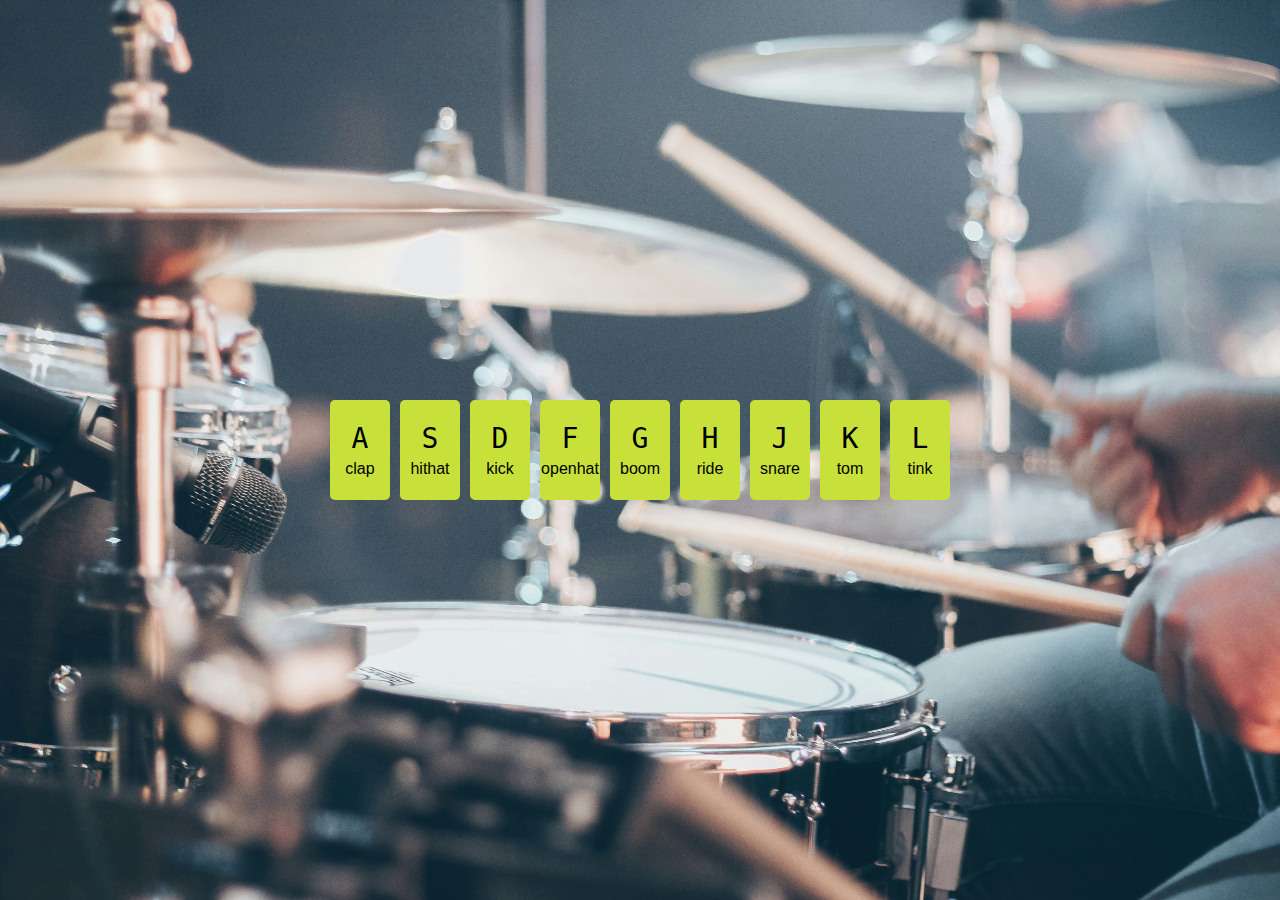
==== Drumkit/index.html @ 5eeb0132 "added link" ====
<!DOCTYPE html>
<html lang="en">
<head>
    <meta charset="UTF-8">
    <meta name="viewport" content="width=device-width, initial-scale=1.0">
    <title>About Me</title>
    <link rel="stylesheet" href="style.css">
    <link rel="stylesheet" href="https://cdnjs.cloudflare.com/ajax/libs/font-awesome/6.5.1/css/all.min.css">
</head>
<body>
    <div class="keys">
        <div data-key="65" class="key">
            <kbd>A</kbd>
            <span class="sound">clap</span>
        </div>
         <div data-key="83" class="key">
             <kbd>S</kbd>
             <span class="sound">hithat</span>
        </div>
         <div data-key="68" class="key">
             <kbd>D</kbd>
             <span class="sound">kick</span>
        </div>
            <div data-key="70" class="key">
                <kbd>F</kbd>
                <span class="sound">openhat</span>
            </div>
                <div data-key="71" class="key">
                    <kbd>G</kbd>
                    <span class="sound">boom</span>
                </div>
                    <div data-key="72" class="key">
                        <kbd>H</kbd>
                        <span class="sound">ride</span>
                    </div>
                        <div data-key="74" class="key">
                            <kbd>J</kbd>
                            <span class="sound">snare</span>
                        </div>
                            <div data-key="75" class="key">
                                <kbd>K</kbd>
                                <span class="sound">tom</span>
                            </div>
                                <div data-key="76" class="key">
                                    <kbd>L</kbd>
                                    <span class="sound">tink</span>
                                </div>
    </div>
    <audio data-key="65" src="clap.mp3"></audio>
    <audio data-key="83" src="hithat.mp3"></audio>
    <audio data-key="68" src="kick.mp3"></audio>
    <audio data-key="70" src="openhat.mp3"></audio>
    <audio data-key="71" src="boom.mp3"></audio>
    <audio data-key="72" src="ride.mp3"></audio>
    <audio data-key="74" src="snare.mp3"></audio>
    <audio data-key="75" src="tom.mp3"></audio>
    <audio data-key="76" src="tink.mp3"></audio>
   
    <script>
        document.addEventListener('DOMContentLoaded', function () {
            // Get all elements with the class 'key'
            var keys = document.querySelectorAll('.key');
    
            // Add click event listener to each key
            keys.forEach(function (key) {
                key.addEventListener('click', function () {
                    // Get the data-key attribute value
                    var dataKey = this.getAttribute('data-key');
    
                    // Select the corresponding audio element and play it
                    var audio = document.querySelector('audio[data-key="' + dataKey + '"]');
                    if (audio) {
                        audio.play();
    
                        // Stop the audio after 0.7 seconds
                        setTimeout(function () {
                            audio.pause();
                            audio.currentTime = 0;
                        }, 700);
                    }
                });
            });
        });
    </script>
    
</body>
</html>
---- Drumkit/style.css ----
body {
    margin: 0;
    padding: 0;
    display: flex;
    align-items: center;
    justify-content: center;
    height: 100vh;
    background-image: url('Drum.jpg'); 
    background-size: cover;
    background-position: center;
    font-family: 'Arial', sans-serif;
}

.keys {
    display: flex;
    flex-wrap: wrap;
    gap: 10px;
}

.key {
    display: flex;
    flex-direction: column;
    align-items: center;
    justify-content: center;
    width: 60px;
    height: 100px;
    background-color: rgb(200, 225, 58); /* Golden color */
    border-radius: 5px;
    cursor: pointer;
    transition: background-color 0.3s ease, transform 0.2s ease, border-color 0.3s ease;
}

.key kbd {
    font-size: 1.75rem;
    margin-bottom: 5px;
}

.key:hover {
    background-color: rgba(255, 255, 255, 0.9);
}

.key:active {
    transform: scale(1.2); /* Larger size when clicked */
    border-color: darkblue; /* Dark blue border when clicked */
}

@media (max-width: 600px) {
    .key {
        width: 30px;
        height: 60px;
    }
  
    .key kbd {
        font-size: 1rem;
    }
    .key span.sound {
        font-size: 0.5rem;
    }

}
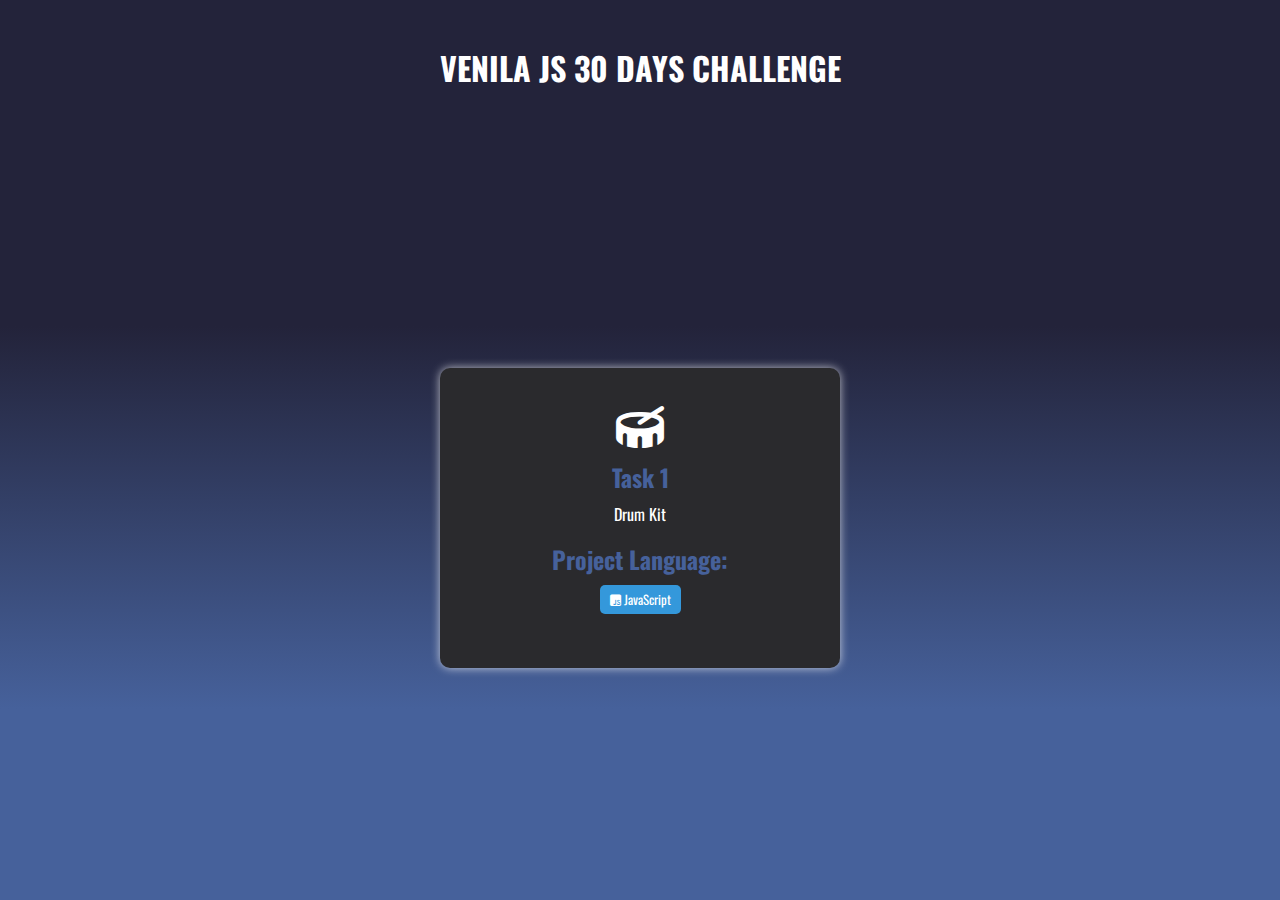
==== commit 92b77b83: "added link" ====
--- a/Drumkit/index.html
+++ b/Drumkit/index.html
@@ -1,87 +1,33 @@
 <!DOCTYPE html>
 <html lang="en">
+
 <head>
     <meta charset="UTF-8">
     <meta name="viewport" content="width=device-width, initial-scale=1.0">
-    <title>About Me</title>
-    <link rel="stylesheet" href="style.css">
+    <title>JS 30 Challenge Collection</title>
+    <link rel="stylesheet" href="project.css">
     <link rel="stylesheet" href="https://cdnjs.cloudflare.com/ajax/libs/font-awesome/6.5.1/css/all.min.css">
 </head>
+
 <body>
-    <div class="keys">
-        <div data-key="65" class="key">
-            <kbd>A</kbd>
-            <span class="sound">clap</span>
+    <div class="protfolio-container">
+        <ul class="navlist">
+            <h1>Venila JS 30 Days Challenge</h1>
+        </ul>
+        <div class="projects-container">
+            <a href="/DrumKit/Drum.html" class="project-box-link">
+                <div class="project-box">
+                    <div class="icon">
+                        <i class="fa-solid fa-drum"></i>
+                    </div>
+                    <h3>Task 1</h3>
+                    <p>Drum Kit</p>
+                    <h3>Project Language:</h3>
+                    <div class="project-language"> <i class="fa-brands fa-square-js"></i> JavaScript</div>
+                </div>
+            </a>
         </div>
-         <div data-key="83" class="key">
-             <kbd>S</kbd>
-             <span class="sound">hithat</span>
-        </div>
-         <div data-key="68" class="key">
-             <kbd>D</kbd>
-             <span class="sound">kick</span>
-        </div>
-            <div data-key="70" class="key">
-                <kbd>F</kbd>
-                <span class="sound">openhat</span>
-            </div>
-                <div data-key="71" class="key">
-                    <kbd>G</kbd>
-                    <span class="sound">boom</span>
-                </div>
-                    <div data-key="72" class="key">
-                        <kbd>H</kbd>
-                        <span class="sound">ride</span>
-                    </div>
-                        <div data-key="74" class="key">
-                            <kbd>J</kbd>
-                            <span class="sound">snare</span>
-                        </div>
-                            <div data-key="75" class="key">
-                                <kbd>K</kbd>
-                                <span class="sound">tom</span>
-                            </div>
-                                <div data-key="76" class="key">
-                                    <kbd>L</kbd>
-                                    <span class="sound">tink</span>
-                                </div>
     </div>
-    <audio data-key="65" src="clap.mp3"></audio>
-    <audio data-key="83" src="hithat.mp3"></audio>
-    <audio data-key="68" src="kick.mp3"></audio>
-    <audio data-key="70" src="openhat.mp3"></audio>
-    <audio data-key="71" src="boom.mp3"></audio>
-    <audio data-key="72" src="ride.mp3"></audio>
-    <audio data-key="74" src="snare.mp3"></audio>
-    <audio data-key="75" src="tom.mp3"></audio>
-    <audio data-key="76" src="tink.mp3"></audio>
-   
-    <script>
-        document.addEventListener('DOMContentLoaded', function () {
-            // Get all elements with the class 'key'
-            var keys = document.querySelectorAll('.key');
-    
-            // Add click event listener to each key
-            keys.forEach(function (key) {
-                key.addEventListener('click', function () {
-                    // Get the data-key attribute value
-                    var dataKey = this.getAttribute('data-key');
-    
-                    // Select the corresponding audio element and play it
-                    var audio = document.querySelector('audio[data-key="' + dataKey + '"]');
-                    if (audio) {
-                        audio.play();
-    
-                        // Stop the audio after 0.7 seconds
-                        setTimeout(function () {
-                            audio.pause();
-                            audio.currentTime = 0;
-                        }, 700);
-                    }
-                });
-            });
-        });
-    </script>
-    
 </body>
-</html>
+
+</html>--- a/Drumkit/project.css
+++ b/Drumkit/project.css
@@ -0,0 +1,349 @@
+@import url('https://fonts.googleapis.com/css2?family=Oswald:wght@200..700&display=swap');
+
+* {
+    margin: 0;
+    padding: 0;
+    box-sizing: border-box;
+    font-family: 'Oswald', sans-serif;
+}
+
+.protfolio-container {
+    min-height: 100vh;
+    width: 100%;
+    display: flex;
+}
+
+.navlist {
+    display: flex;
+    gap: 3.5rem;
+    height: 15vh;
+    width: 100%;
+    justify-content: center;
+    align-items: center;
+    position: fixed;
+    background-color: #23233a;
+}
+
+.navlist li {
+    list-style: none;
+}
+
+.navlist h1 {
+    text-decoration: none;
+    text-transform: uppercase;
+    font-size: 2rem;
+    color: #fff;
+    position: relative;
+}
+
+.navlist li a::after,
+.navlist .active::after {
+    content: "";
+    position: absolute;
+    background: #fff;
+    width: 100%;
+    height: .1rem;
+    left: 0;
+    bottom: -5px;
+    transform: scaleX(0);
+    transform-origin: bottom right;
+    transition: transform 0.5s;
+}
+
+.navlist li a:hover::after,
+.navlist .active::after {
+    transform: scaleX(1);
+    transform-origin: bottom left;
+}
+
+.projects-container {
+    min-height: calc(100vh - 15vh);
+    width: 100%;
+    display: flex;
+    align-items: center;
+    justify-content: center;
+    flex-wrap: wrap;
+    background: linear-gradient(#23233a 25%, #46619b 75%);
+    color: #fff;
+    overflow-y: auto;
+    margin-top: 15vh;
+}
+
+.project-box {
+    width: 400px;
+    height: 300px;
+    background-color: #2a2a2d;
+    margin: 20px;
+    padding: 20px;
+    border-radius: 10px;
+    box-shadow: 0 0 10px rgba(255, 255, 255, 0.7);
+}
+
+.project-box h3 {
+    font-size: 1.5rem;
+    margin-bottom: 0.5rem;
+    color: #46619b;
+}
+
+.project-box p {
+    font-size: 1rem;
+    line-height: 1.4;
+    margin-bottom: 1rem;
+}
+.project-box-link {
+    text-decoration: none;
+    color: #fff;
+    cursor: pointer;
+    outline: none;
+}
+.project-language {
+    font-size: 0.8rem;
+    color: #fff;
+    background-color: #3498db;
+    padding: 5px 10px;
+    border-radius: 5px;
+    display: inline-block;
+}
+
+.icon{
+    font-size: 3rem;
+}
+.project-box-link {
+    display: flex;
+    flex-direction: column;
+    align-items: center;
+    text-align: center;
+    text-decoration: none;
+    color: inherit;
+}
+
+.project-box-link .cv-logo {
+    width: 60px;
+    height: 60px;
+    background-color: #3498db; 
+    border-radius: 50%;
+    position: relative;
+    margin-bottom: 10px;
+}
+
+.project-box-link .cv-inner {
+    width: 40px;
+    height: 40px;
+    background-color: #fff; 
+    position: absolute;
+    top: 50%;
+    left: 50%;
+    transform: translate(-50%, -50%);
+}
+
+.project-box-link h3 {
+    font-size: 1.5rem;
+    margin-bottom: 0.5rem;
+    color: #46619b;
+}
+.project-box-link {
+    display: flex;
+    flex-direction: column;
+    align-items: center;
+    text-align: center;
+    text-decoration: none;
+    color: inherit;
+}
+
+.project-box-link .voting-logo {
+    width: 60px;
+    height: 60px;
+    background-color: #27ae60;
+    border-radius: 10px;
+    position: relative;
+    margin-bottom: 10px; 
+}
+
+.project-box-link .ballot-box {
+    width: 40px;
+    height: 40px;
+    background-color: #fff; 
+    border-radius: 5px;
+    position: absolute;
+    top: 50%;
+    left: 50%;
+    transform: translate(-50%, -50%);
+}
+
+.project-box-link .check-mark {
+    width: 30px;
+    height: 30px;
+    background-color: #27ae60; 
+    clip-path: polygon(50% 0%, 100% 50%, 75% 75%, 50% 60%, 25% 75%, 0% 50%);
+    position: absolute;
+    top: 50%;
+    left: 50%;
+    transform: translate(-50%, -50%)rotate(180deg);
+}
+
+/* Add this to your existing CSS */
+/* Add this to your existing CSS */
+.project-box-link .brick-breaker-logo {
+    width: 80px;
+    height: 80px;
+    background-color: #FFD700; /* Yellow color for the brick breaker logo */
+    position: relative;
+    margin-bottom: 10px;
+    border-radius: 5px;
+    box-shadow: 0 0 10px rgba(255, 255, 255, 0.7);
+    overflow: hidden;
+}
+
+.project-box-link .brick-breaker-logo::before,
+.project-box-link .brick-breaker-logo::after {
+    content: '';
+    position: absolute;
+    background-color: #FF4500; /* Dark orange color for the bricks */
+}
+
+.project-box-link .brick-breaker-logo::before {
+    width: 100%;
+    height: 30%;
+    top: 20%;
+}
+
+.project-box-link .brick-breaker-logo::after {
+    width: 30%;
+    height: 100%;
+    top: 0;
+    left: 20%;
+}
+
+.project-box-link .brick-breaker-logo .paddle {
+    width: 60%;
+    height: 10%;
+    background-color: #4CAF50; /* Green color for the paddle */
+    position: absolute;
+    bottom: 5%;
+    left: 20%;
+}
+
+.project-box-link .brick-breaker-logo .ball {
+    width: 10%;
+    height: 10%;
+    background-color: #FF6347; /* Tomato color for the ball */
+    position: absolute;
+    bottom: 35%;
+    left: 45%;
+    border-radius: 50%;
+}
+
+.project-box-link .brick-breaker-logo .brick {
+    width: 10%;
+    height: 8%;
+    background-color: #FF4500; /* Dark orange color for the bricks */
+    position: absolute;
+    top: 10%;
+    left: 10%;
+    border-radius: 3px;
+}
+/* Add this to your existing CSS */
+.snake-icon {
+    width: 80px;
+    height: 80px;
+    background-color: #4CAF50; /* Green color for the snake */
+    position: relative;
+    margin-bottom: 10px;
+    border-radius: 5px;
+    box-shadow: 0 0 10px rgba(255, 255, 255, 0.7);
+    overflow: hidden;
+}
+
+.snake-icon .head {
+    width: 30%;
+    height: 40%;
+    background-color: #FF6347; /* Tomato color for the snake head */
+    position: absolute;
+    top: 20%;
+    left: 65%;
+    border-radius: 50%;
+}
+
+.snake-icon .body {
+    width: 40%;
+    height: 20%;
+    background-color: #4CAF50; /* Green color for the snake body */
+    position: absolute;
+    top: 40%;
+    left: 30%;
+}
+
+.snake-icon .tail {
+    width: 20%;
+    height: 40%;
+    background-color: #4CAF50; /* Green color for the snake tail */
+    position: absolute;
+    top: 20%;
+    left: 0;
+}
+.calculator-icon {
+    width: 80px;
+    height: 120px;
+    background-color: #f2f2f2;
+    border-radius: 8px;
+    padding: 10px;
+    display: flex;
+    flex-direction: column;
+    justify-content: space-between;
+    box-shadow: 0 0 10px rgba(0, 0, 0, 0.2);
+}
+
+.screen {
+    height: 20px;
+    background-color: #fff;
+    border: 1px solid #ccc;
+    border-radius: 4px;
+}
+
+.button-row {
+    display: flex;
+    justify-content: space-between;
+}
+
+.button {
+    width: 20px;
+    height: 20px;
+    background-color: #3498db;
+    color: #fff;
+    border: 1px solid #2980b9;
+    border-radius: 4px;
+    text-align: center;
+    line-height: 20px;
+    cursor: pointer;
+}
+
+.button:hover {
+    background-color: #2980b9;
+}
+.portfolio-icon {
+    width: 80px;
+    height: 60px;
+    background-color: #f2f2f2;
+    border-radius: 8px;
+    padding: 10px;
+    display: flex;
+    flex-direction: column;
+    justify-content: space-between;
+    box-shadow: 0 0 10px rgba(0, 0, 0, 0.2);
+}
+
+.folder {
+    width: 40px;
+    height: 30px;
+    background-color: #3498db;
+    border-radius: 4px;
+}
+
+.documents {
+    width: 60px;
+    height: 10px;
+    background-color: #fff;
+    border: 1px solid #ccc;
+    border-radius: 4px;
+}
+
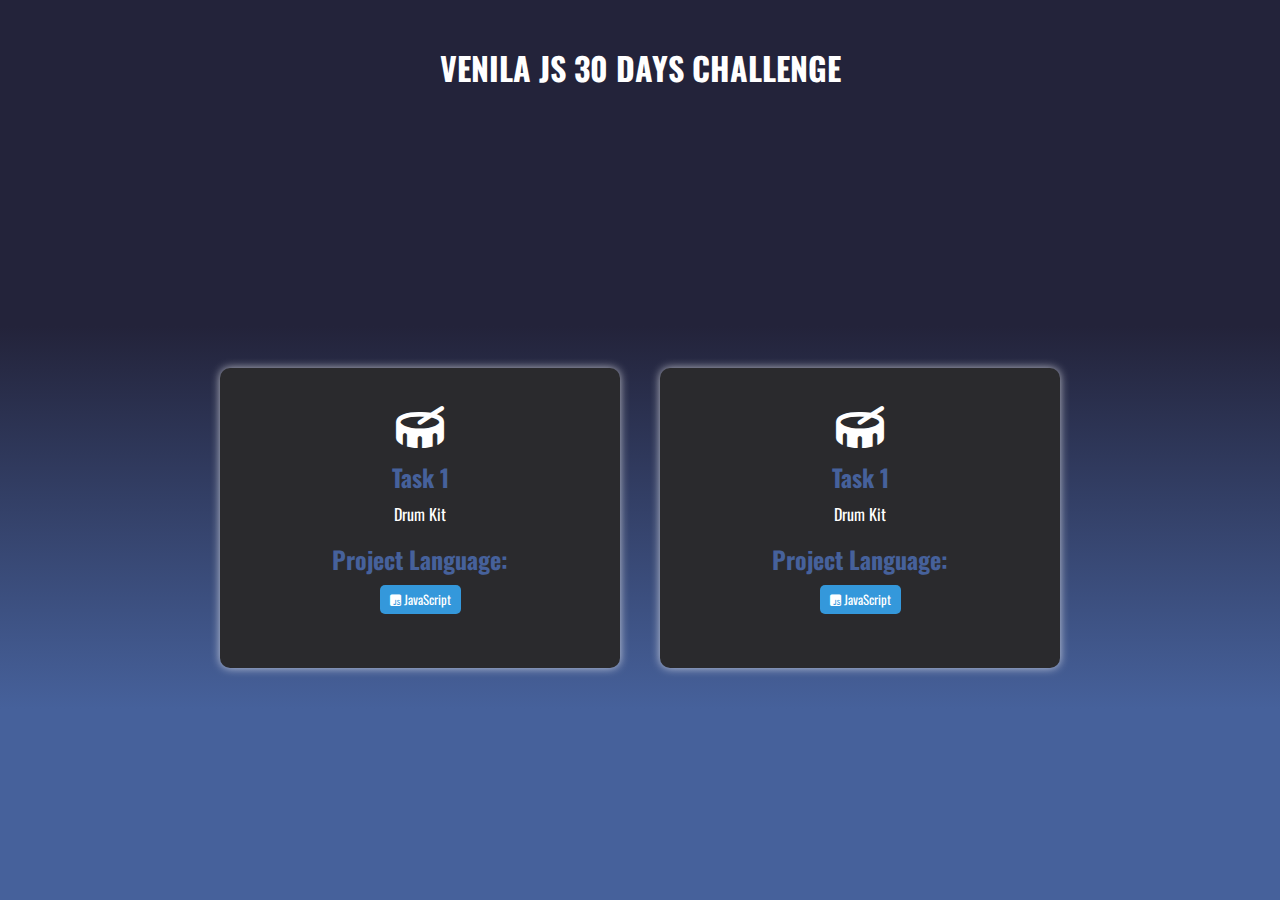
==== commit 502745c6: "watch added" ====
--- a/Drumkit/index.html
+++ b/Drumkit/index.html
@@ -26,6 +26,17 @@
                     <div class="project-language"> <i class="fa-brands fa-square-js"></i> JavaScript</div>
                 </div>
             </a>
+            <a href="/DrumKit/watch.html" class="project-box-link">
+                <div class="project-box">
+                    <div class="icon">
+                        <i class="fa-solid fa-drum"></i>
+                    </div>
+                    <h3>Task 1</h3>
+                    <p>Drum Kit</p>
+                    <h3>Project Language:</h3>
+                    <div class="project-language"> <i class="fa-brands fa-square-js"></i> JavaScript</div>
+                </div>
+            </a>
         </div>
     </div>
 </body>
